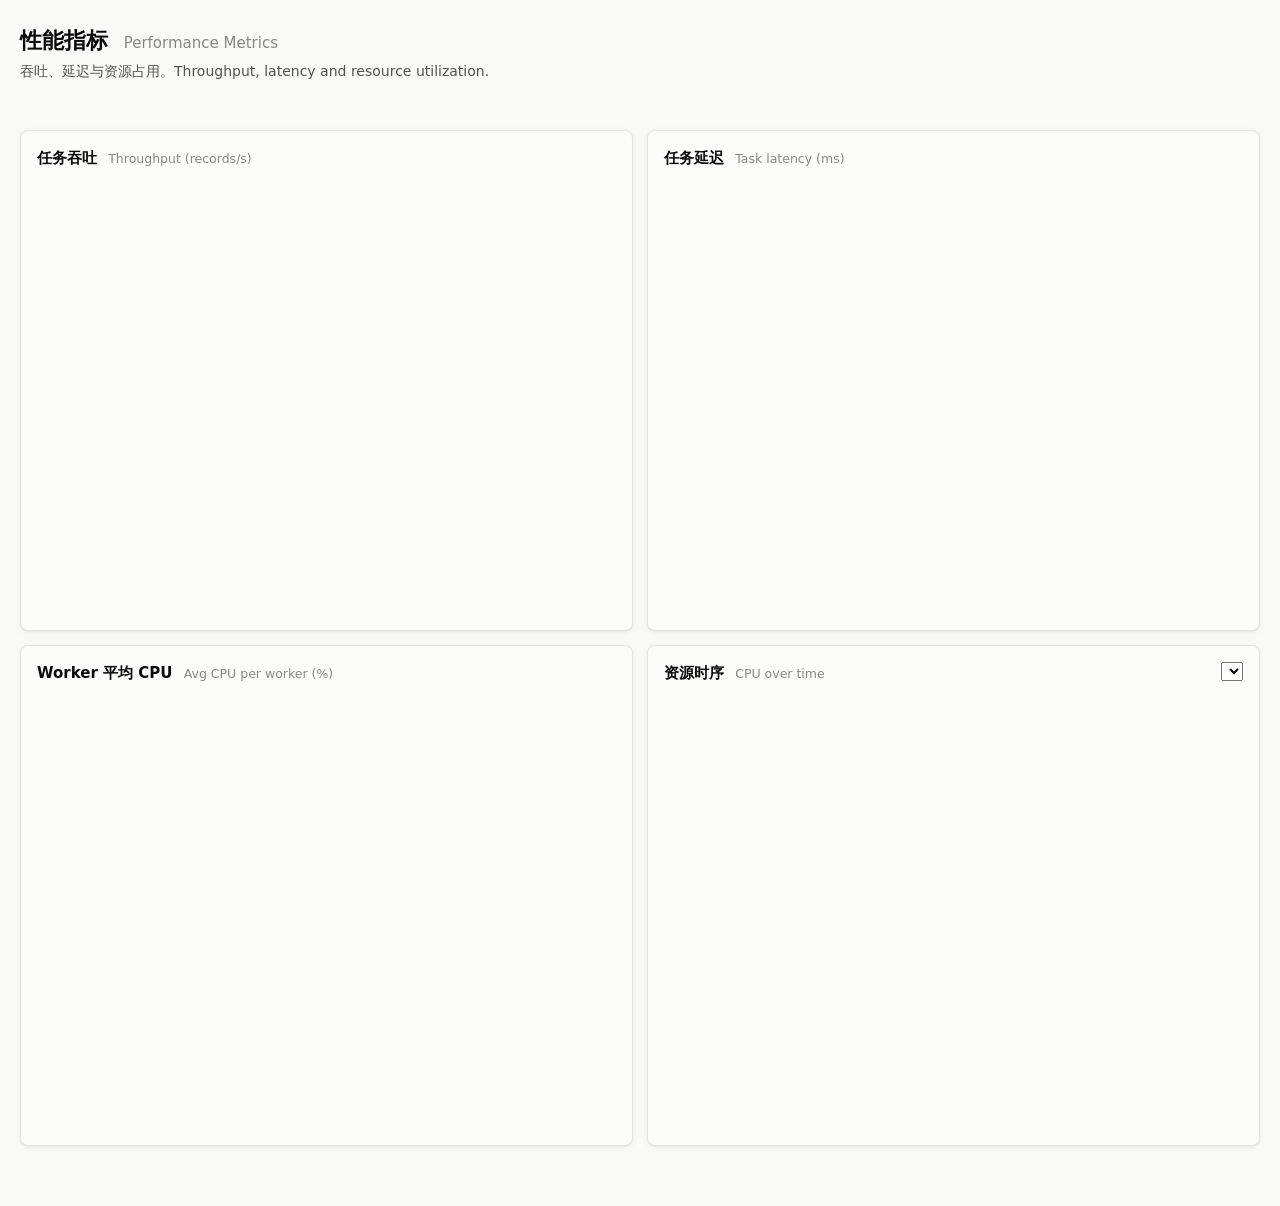
==== frontend/metrics.html @ ac68c0d5 "Initial commit" ====
<!doctype html>
<html lang="zh-CN">
<head>
  <meta charset="utf-8">
  <meta name="viewport" content="width=device-width, initial-scale=1">
  <title>性能指标 Metrics — 分布式 MapReduce</title>
  <link rel="stylesheet" href="css/app.css">
</head>
<body>
  <header id="app-nav"></header>
  <main class="page">
    <h1 class="page-title">性能指标 <span>Performance Metrics</span></h1>
    <p class="page-desc">吞吐、延迟与资源占用。Throughput, latency and resource utilization.</p>

    <div class="flex between mb">
      <div id="job-picker" style="min-width:280px"></div>
    </div>

    <div class="stat-tiles" id="stats"></div>

    <div class="grid cols-2 mt">
      <div class="card">
        <h2>任务吞吐 <span class="sub">Throughput (records/s)</span></h2>
        <div class="chart-box"><canvas id="c-throughput" height="220"></canvas></div>
        <div class="chart-legend" id="c-throughput-legend"></div>
      </div>
      <div class="card">
        <h2>任务延迟 <span class="sub">Task latency (ms)</span></h2>
        <div class="chart-box"><canvas id="c-latency" height="220"></canvas></div>
        <div class="chart-legend" id="c-latency-legend"></div>
      </div>
    </div>

    <div class="grid cols-2 mt">
      <div class="card">
        <h2>Worker 平均 CPU <span class="sub">Avg CPU per worker (%)</span></h2>
        <div class="chart-box"><canvas id="c-worker-cpu" height="220"></canvas></div>
        <div class="chart-legend" id="c-worker-cpu-legend"></div>
      </div>
      <div class="card">
        <h2>资源时序 <span class="sub">CPU over time</span>
          <select id="worker-sel" style="width:auto;float:right"></select>
        </h2>
        <div class="chart-box"><canvas id="c-resource" height="220"></canvas></div>
        <div class="chart-legend" id="c-resource-legend"></div>
      </div>
    </div>
  </main>
  <script src="js/api.js"></script>
  <script src="js/components.js"></script>
  <script src="js/charts.js"></script>
  <script src="js/pages/metrics.js"></script>
</body>
</html>
---- frontend/css/app.css ----
/* =========================================================================
   Distributed MapReduce 框架 — 共享样式 / Shared styles
   设计体系：数据可视化调色板（浅色/深色两步选择）+ 状态色 + 中性墨色
   ========================================================================= */

:root {
  color-scheme: light;
  /* surfaces & ink */
  --page: #f9f9f7;
  --surface: #fcfcfb;
  --surface-2: #f1f0ec;
  --ink: #0b0b0b;
  --ink-2: #52514e;
  --muted: #898781;
  --gridline: #e1e0d9;
  --baseline: #c3c2b7;
  --border: rgba(11, 11, 11, 0.10);
  --border-strong: rgba(11, 11, 11, 0.18);

  /* categorical series slots (fixed order, never cycled) */
  --series-1: #2a78d6;
  --series-2: #eb6834;
  --series-3: #1baf7a;
  --series-4: #eda100;
  --series-5: #e87ba4;
  --series-6: #008300;
  --series-7: #4a3aa7;
  --series-8: #e34948;

  /* status palette (reserved) */
  --good: #0ca30c;
  --warning: #fab219;
  --serious: #ec835a;
  --critical: #d03b3b;

  /* role tokens */
  --accent: var(--series-1);
  --link: var(--series-1);

  --radius: 8px;
  --radius-sm: 5px;
  --shadow: 0 1px 2px rgba(11, 11, 11, 0.04), 0 1px 6px rgba(11, 11, 11, 0.05);
  --font: system-ui, -apple-system, "Segoe UI", "PingFang SC", "Microsoft YaHei", sans-serif;
  --mono: ui-monospace, "SF Mono", "Cascadia Code", Consolas, monospace;
}

@media (prefers-color-scheme: dark) {
  :root:where(:not([data-theme="light"])) {
    color-scheme: dark;
    --page: #0d0d0d;
    --surface: #1a1a19;
    --surface-2: #232322;
    --ink: #ffffff;
    --ink-2: #c3c2b7;
    --muted: #898781;
    --gridline: #2c2c2a;
    --baseline: #383835;
    --border: rgba(255, 255, 255, 0.10);
    --border-strong: rgba(255, 255, 255, 0.18);
    --series-1: #3987e5;
    --series-2: #d95926;
    --series-3: #199e70;
    --series-4: #c98500;
    --series-5: #d55181;
    --series-7: #9085e9;
    --series-8: #e66767;
    --shadow: 0 1px 2px rgba(0, 0, 0, 0.3), 0 1px 8px rgba(0, 0, 0, 0.35);
  }
}
:root[data-theme="dark"] {
  color-scheme: dark;
  --page: #0d0d0d;
  --surface: #1a1a19;
  --surface-2: #232322;
  --ink: #ffffff;
  --ink-2: #c3c2b7;
  --muted: #898781;
  --gridline: #2c2c2a;
  --baseline: #383835;
  --border: rgba(255, 255, 255, 0.10);
  --border-strong: rgba(255, 255, 255, 0.18);
  --series-1: #3987e5;
  --series-2: #4a3aa7;
  --series-3: #199e70;
  --series-4: #c98500;
  --series-5: #d55181;
  --series-7: #9085e9;
  --series-8: #e66767;
  --shadow: 0 1px 2px rgba(0, 0, 0, 0.3), 0 1px 8px rgba(0, 0, 0, 0.35);
}

/* ---------------------------------------------------------------------- */
* { box-sizing: border-box; }
html, body { margin: 0; padding: 0; }
body {
  font-family: var(--font);
  background: var(--page);
  color: var(--ink);
  font-size: 14px;
  line-height: 1.5;
  -webkit-font-smoothing: antialiased;
}
a { color: var(--link); text-decoration: none; }
a:hover { text-decoration: underline; }
code, .mono { font-family: var(--mono); font-size: 0.9em; }
.tabular { font-variant-numeric: tabular-nums; }

/* ---------------------------------------------------------------------- */
/* Navigation                                                              */
/* ---------------------------------------------------------------------- */
.app-nav {
  display: flex;
  align-items: center;
  gap: 4px;
  flex-wrap: wrap;
  padding: 10px 16px;
  background: var(--surface);
  border-bottom: 1px solid var(--border);
  position: sticky;
  top: 0;
  z-index: 20;
  box-shadow: var(--shadow);
}
.app-nav .brand {
  font-weight: 700;
  font-size: 15px;
  margin-right: 12px;
  white-space: nowrap;
  color: var(--ink);
}
.app-nav .brand small { font-weight: 500; color: var(--muted); margin-left: 6px; }
.app-nav a.nav-link {
  padding: 6px 11px;
  border-radius: 6px;
  color: var(--ink-2);
  white-space: nowrap;
  font-size: 13px;
}
.app-nav a.nav-link:hover { background: var(--surface-2); text-decoration: none; }
.app-nav a.nav-link.active { background: var(--accent); color: #fff; font-weight: 600; }
.app-nav .spacer { flex: 1 1 auto; }
.theme-toggle {
  border: 1px solid var(--border);
  background: var(--surface);
  color: var(--ink);
  border-radius: 6px;
  padding: 5px 10px;
  cursor: pointer;
  font-size: 13px;
}

/* ---------------------------------------------------------------------- */
/* Layout                                                                  */
/* ---------------------------------------------------------------------- */
.page { max-width: 1280px; margin: 0 auto; padding: 24px 20px 60px; }
.page-title {
  font-size: 22px;
  margin: 0 0 2px;
  font-weight: 700;
}
.page-title span { font-weight: 500; color: var(--muted); font-size: 15px; margin-left: 8px; }
.page-desc { color: var(--ink-2); margin: 4px 0 20px; }

.grid { display: grid; gap: 14px; }
.grid.cols-2 { grid-template-columns: repeat(2, 1fr); }
.grid.cols-3 { grid-template-columns: repeat(3, 1fr); }
.grid.cols-4 { grid-template-columns: repeat(4, 1fr); }
@media (max-width: 900px) {
  .grid.cols-2, .grid.cols-3, .grid.cols-4 { grid-template-columns: 1fr; }
}

.card {
  background: var(--surface);
  border: 1px solid var(--border);
  border-radius: var(--radius);
  padding: 16px;
  box-shadow: var(--shadow);
}
.card h2, .card h3 { margin: 0 0 12px; font-size: 15px; font-weight: 650; }
.card h2 .sub { font-weight: 500; color: var(--muted); font-size: 12.5px; margin-left: 6px; }

/* ---------------------------------------------------------------------- */
/* Stat tiles / hero                                                       */
/* ---------------------------------------------------------------------- */
.stat-tiles { display: grid; grid-template-columns: repeat(auto-fit, minmax(170px, 1fr)); gap: 12px; }
.stat {
  background: var(--surface);
  border: 1px solid var(--border);
  border-radius: var(--radius);
  padding: 14px 16px;
  box-shadow: var(--shadow);
}
.stat .label { font-size: 12px; color: var(--ink-2); margin-bottom: 4px; }
.stat .value { font-size: 26px; font-weight: 650; line-height: 1.1; }
.stat .delta { font-size: 12px; margin-top: 4px; color: var(--muted); }
.stat .value.good { color: var(--good); }
.stat .value.bad { color: var(--critical); }

/* ---------------------------------------------------------------------- */
/* Tables                                                                  */
/* ---------------------------------------------------------------------- */
.table-wrap { overflow-x: auto; }
table.table { border-collapse: collapse; width: 100%; font-size: 13px; }
table.table th {
  text-align: left;
  font-weight: 600;
  color: var(--ink-2);
  padding: 8px 10px;
  border-bottom: 1px solid var(--border-strong);
  white-space: nowrap;
}
table.table td {
  padding: 8px 10px;
  border-bottom: 1px solid var(--border);
  vertical-align: top;
}
table.table tr:hover td { background: var(--surface-2); }
table.table .num { text-align: right; font-variant-numeric: tabular-nums; }
table.table .muted { color: var(--muted); }
table.table tr.clickable { cursor: pointer; }

/* ---------------------------------------------------------------------- */
/* Badges & progress                                                       */
/* ---------------------------------------------------------------------- */
.badge {
  display: inline-block;
  padding: 2px 9px;
  border-radius: 20px;
  font-size: 12px;
  font-weight: 600;
  white-space: nowrap;
  border: 1px solid transparent;
}
.badge.good   { background: color-mix(in srgb, var(--good) 14%, transparent); color: var(--good); }
.badge.bad    { background: color-mix(in srgb, var(--critical) 14%, transparent); color: var(--critical); }
.badge.run    { background: color-mix(in srgb, var(--series-1) 14%, transparent); color: var(--series-1); }
.badge.warn   { background: color-mix(in srgb, var(--serious) 16%, transparent); color: var(--serious); }
.badge.muted  { background: var(--surface-2); color: var(--muted); }
.badge.aqua   { background: color-mix(in srgb, var(--series-3) 16%, transparent); color: var(--series-3); }
.badge.dot::before {
  content: "";
  display: inline-block;
  width: 7px; height: 7px;
  border-radius: 50%;
  background: currentColor;
  margin-right: 6px;
  vertical-align: 1px;
}

.progress { height: 8px; background: var(--surface-2); border-radius: 5px; overflow: hidden; }
.progress > .fill {
  height: 100%;
  background: var(--accent);
  border-radius: 5px;
  transition: width .3s ease;
}
.progress > .fill.good { background: var(--good); }
.progress > .fill.warn { background: var(--serious); }
.progress > .fill.bad  { background: var(--critical); }
.progress-label { display: flex; justify-content: space-between; font-size: 12px; color: var(--ink-2); margin-bottom: 3px; }

.meter { height: 8px; background: var(--surface-2); border-radius: 5px; overflow: hidden; }
.meter > .fill { height: 100%; border-radius: 5px; transition: width .3s ease; }
.meter > .fill.ok  { background: var(--good); }
.meter > .fill.warn{ background: var(--warning); }
.meter > .fill.high{ background: var(--serious); }
.meter > .fill.crit{ background: var(--critical); }

/* ---------------------------------------------------------------------- */
/* Forms                                                                   */
/* ---------------------------------------------------------------------- */
form label { display: block; font-size: 13px; color: var(--ink-2); margin: 10px 0 3px; }
form input, form select, form textarea {
  width: 100%;
  padding: 8px 10px;
  border: 1px solid var(--border-strong);
  border-radius: var(--radius-sm);
  background: var(--surface);
  color: var(--ink);
  font-family: inherit;
  font-size: 14px;
}
form input:focus, form select:focus, form textarea:focus {
  outline: 2px solid var(--accent);
  outline-offset: -1px;
}
form .row { display: flex; gap: 12px; }
form .row > div { flex: 1; }
form .hint { font-size: 12px; color: var(--muted); }
fieldset { border: 1px solid var(--border); border-radius: var(--radius-sm); padding: 10px 14px 14px; margin: 12px 0 0; }
fieldset legend { font-size: 13px; font-weight: 600; color: var(--ink-2); padding: 0 6px; }

.btn {
  display: inline-block;
  padding: 8px 16px;
  border-radius: 6px;
  border: 1px solid var(--border-strong);
  background: var(--surface);
  color: var(--ink);
  font-size: 14px;
  font-weight: 600;
  cursor: pointer;
  font-family: inherit;
}
.btn:hover { background: var(--surface-2); }
.btn.primary { background: var(--accent); color: #fff; border-color: var(--accent); }
.btn.primary:hover { filter: brightness(1.06); background: var(--accent); }
.btn.danger { background: var(--critical); color: #fff; border-color: var(--critical); }
.btn.small { padding: 4px 10px; font-size: 13px; }
.btn:disabled { opacity: 0.5; cursor: not-allowed; }

.pill-group { display: flex; gap: 8px; flex-wrap: wrap; }
.pill {
  padding: 6px 12px;
  border: 1px solid var(--border-strong);
  border-radius: 20px;
  cursor: pointer;
  font-size: 13px;
  color: var(--ink-2);
  background: var(--surface);
}
.pill:hover { background: var(--surface-2); }
.pill.active { background: var(--accent); color: #fff; border-color: var(--accent); }

/* ---------------------------------------------------------------------- */
/* Logs & code                                                             */
/* ---------------------------------------------------------------------- */
.log-view {
  font-family: var(--mono);
  font-size: 12.5px;
  background: var(--surface-2);
  border: 1px solid var(--border);
  border-radius: var(--radius-sm);
  padding: 12px;
  overflow-x: auto;
  max-height: 560px;
  overflow-y: auto;
}
.log-line { display: flex; gap: 8px; padding: 2px 0; white-space: pre-wrap; }
.log-line .ts { color: var(--muted); flex: 0 0 auto; }
.log-line .lvl { flex: 0 0 60px; font-weight: 600; }
.log-line.lvl-INFO .lvl { color: var(--series-1); }
.log-line.lvl-WARN .lvl { color: var(--serious); }
.log-line.lvl-ERROR .lvl { color: var(--critical); }
.log-line.lvl-DEBUG .lvl { color: var(--muted); }
.log-line .msg { color: var(--ink); }
.log-line .stage { color: var(--muted); flex: 0 0 80px; }

/* ---------------------------------------------------------------------- */
/* Charts                                                                  */
/* ---------------------------------------------------------------------- */
.chart-box { width: 100%; position: relative; }
.chart-box canvas { display: block; width: 100%; }
.chart-legend { display: flex; gap: 14px; flex-wrap: wrap; font-size: 12px; color: var(--ink-2); margin-top: 8px; }
.chart-legend .item { display: flex; align-items: center; gap: 6px; }
.chart-legend .swatch { width: 10px; height: 10px; border-radius: 2px; display: inline-block; }
.chart-legend .swatch.line { width: 16px; height: 3px; border-radius: 2px; }

/* ---------------------------------------------------------------------- */
/* Utility                                                                 */
/* ---------------------------------------------------------------------- */
.flex { display: flex; align-items: center; gap: 10px; }
.flex.between { justify-content: space-between; }
.flex.wrap { flex-wrap: wrap; }
.mt { margin-top: 14px; }
.mb { margin-bottom: 14px; }
.muted { color: var(--muted); }
.small { font-size: 12px; }
.bold { font-weight: 650; }
.empty {
  text-align: center;
  color: var(--muted);
  padding: 36px 16px;
  font-size: 13px;
}
.toast-host {
  position: fixed;
  bottom: 18px;
  right: 18px;
  z-index: 100;
  display: flex;
  flex-direction: column;
  gap: 8px;
}
.toast {
  background: var(--surface);
  border: 1px solid var(--border-strong);
  border-left: 3px solid var(--accent);
  border-radius: var(--radius-sm);
  padding: 10px 14px;
  box-shadow: var(--shadow);
  font-size: 13px;
  max-width: 360px;
}
.toast.error { border-left-color: var(--critical); }
.toast.ok { border-left-color: var(--good); }

.timeline { border-left: 2px solid var(--gridline); padding-left: 16px; margin-left: 6px; }
.timeline .ev { position: relative; margin-bottom: 12px; }
.timeline .ev::before {
  content: "";
  position: absolute;
  left: -22px; top: 5px;
  width: 10px; height: 10px;
  border-radius: 50%;
  background: var(--muted);
}
.timeline .ev.warn::before { background: var(--serious); }
.timeline .ev.bad::before { background: var(--critical); }
.timeline .ev.good::before { background: var(--good); }

details.accordion { border: 1px solid var(--border); border-radius: var(--radius-sm); margin-bottom: 8px; }
details.accordion summary { cursor: pointer; padding: 10px 14px; font-weight: 600; }
details.accordion .body { padding: 4px 14px 14px; }
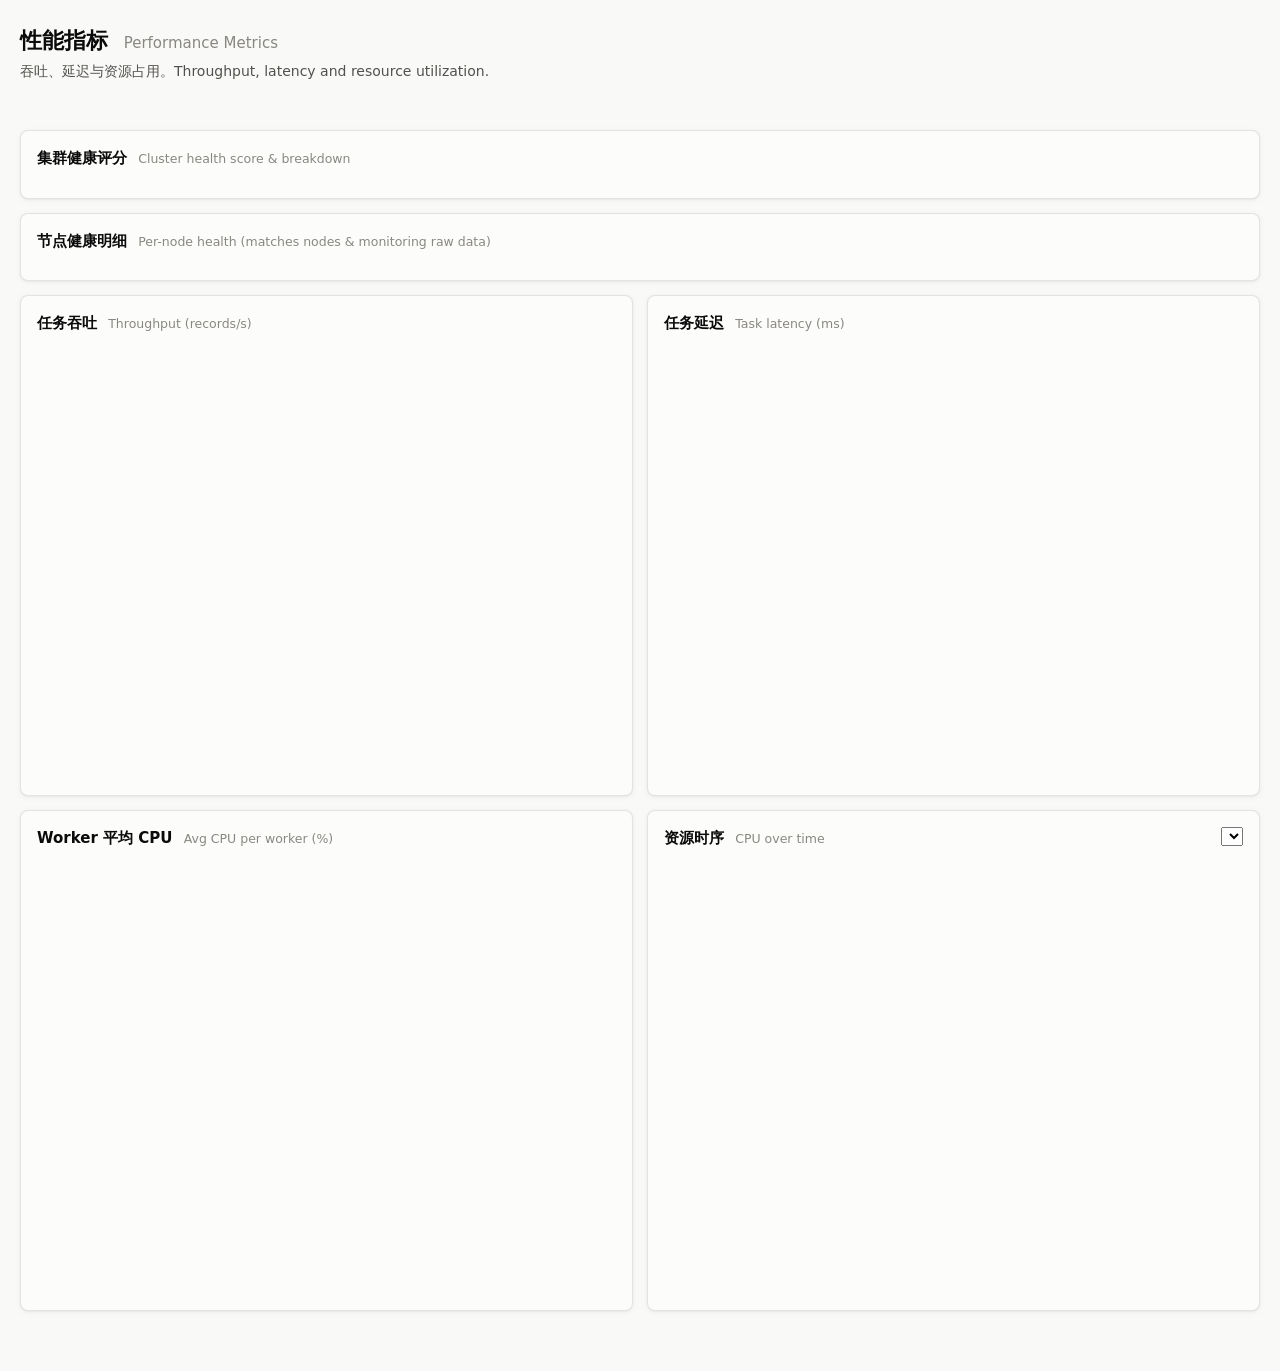
==== commit 5980299c: "A RESULT" ====
--- a/frontend/metrics.html
+++ b/frontend/metrics.html
@@ -17,6 +17,16 @@
     </div>
 
     <div class="stat-tiles" id="stats"></div>
+
+    <div class="card mt">
+      <h2>集群健康评分 <span class="sub">Cluster health score &amp; breakdown</span></h2>
+      <div id="health-panel"></div>
+    </div>
+
+    <div class="card mt">
+      <h2>节点健康明细 <span class="sub">Per-node health (matches nodes &amp; monitoring raw data)</span></h2>
+      <div id="health-nodes"></div>
+    </div>
 
     <div class="grid cols-2 mt">
       <div class="card">
--- a/frontend/css/app.css
+++ b/frontend/css/app.css
@@ -412,3 +412,44 @@
 details.accordion { border: 1px solid var(--border); border-radius: var(--radius-sm); margin-bottom: 8px; }
 details.accordion summary { cursor: pointer; padding: 10px 14px; font-weight: 600; }
 details.accordion .body { padding: 4px 14px 14px; }
+
+/* ------------------------------------------------------------------ */
+/* Cluster health panel                                                */
+/* ------------------------------------------------------------------ */
+.health-panel { display: flex; flex-direction: column; gap: 10px; }
+.health-head { display: flex; gap: 24px; align-items: center; flex-wrap: wrap; }
+.health-gauge { position: relative; width: 116px; height: 116px; flex: 0 0 auto; }
+.health-gauge svg { transform: rotate(-90deg); display: block; }
+.gauge-track { fill: none; stroke: var(--surface-2); stroke-width: 10; }
+.gauge-fill {
+  fill: none; stroke-width: 10; stroke-linecap: round;
+  transition: stroke-dasharray 0.6s ease, stroke 0.3s ease;
+}
+.gauge-fill.good { stroke: var(--good); }
+.gauge-fill.warn { stroke: var(--warning); }
+.gauge-fill.bad { stroke: var(--critical); }
+.gauge-fill.muted { stroke: var(--baseline); }
+.gauge-center {
+  position: absolute; inset: 0; display: flex; flex-direction: column;
+  align-items: center; justify-content: center; gap: 2px;
+}
+.gauge-value { font-size: 30px; font-weight: 700; line-height: 1; font-variant-numeric: tabular-nums; }
+.gauge-label { font-size: 11px; color: var(--muted); text-align: center; }
+.health-gauge.good .gauge-value { color: var(--good); }
+.health-gauge.warn .gauge-value { color: var(--warning); }
+.health-gauge.bad .gauge-value { color: var(--critical); }
+
+.health-dims {
+  flex: 1 1 460px; display: grid;
+  grid-template-columns: repeat(auto-fit, minmax(210px, 1fr));
+  gap: 12px 20px;
+}
+.health-dim { display: flex; flex-direction: column; gap: 3px; }
+.meter > .fill.good { background: var(--good); }
+.meter > .fill.bad { background: var(--critical); }
+.meter > .fill.na {
+  background: repeating-linear-gradient(45deg, var(--baseline), var(--baseline) 6px,
+    var(--surface-2) 6px, var(--surface-2) 12px);
+}
+.health-foot { gap: 12px; align-items: flex-end; }
+.health-warn { display: flex; flex-direction: column; gap: 2px; color: var(--serious); }
